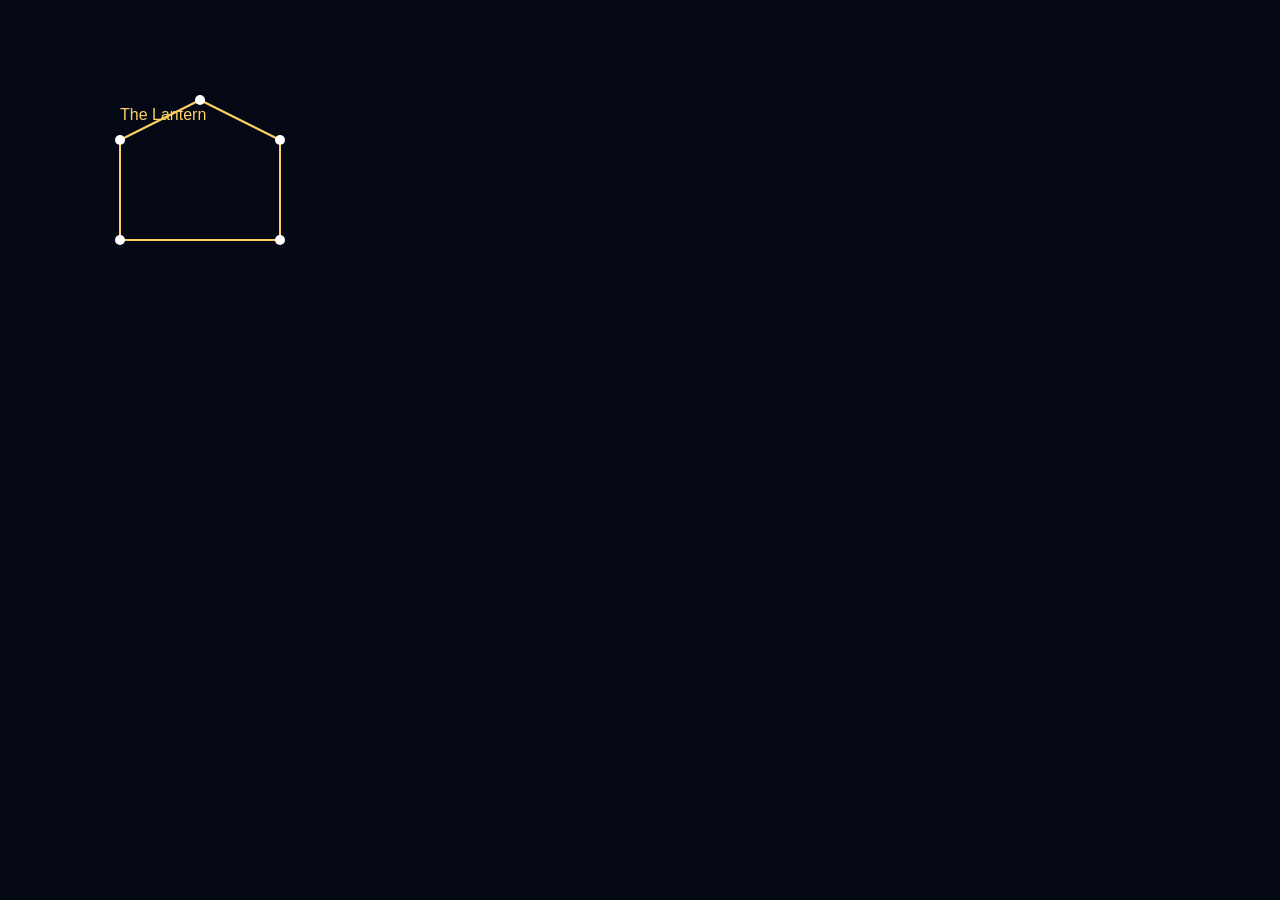
==== index.html @ bd124850 "Rename ConstellationViewer.html to index.html" ====
<!DOCTYPE html>
<html>
<head>
<meta charset="UTF-8">
<title>Constellation Viewer</title>
<style>
body{
    margin:0;
    background:#050815;
    color:white;
    font-family:sans-serif;
}

canvas{
    display:block;
    width:100vw;
    height:100vh;
}
</style>
</head>
<body>

<canvas id="sky"></canvas>

<script>

const data = {
  constellations: [
    {
      name:"The Lantern",
      color:"#ffd166",
      stars:[
        {id:"A",x:120,y:140},
        {id:"B",x:200,y:100},
        {id:"C",x:280,y:140},
        {id:"D",x:280,y:240},
        {id:"E",x:120,y:240}
      ],
      connections:[
        ["A","B"],
        ["B","C"],
        ["C","D"],
        ["D","E"],
        ["E","A"]
      ]
    }
  ]
};

const canvas = document.getElementById("sky");
const ctx = canvas.getContext("2d");

function resize(){
    canvas.width = window.innerWidth;
    canvas.height = window.innerHeight;
    draw();
}

window.addEventListener("resize",resize);

function draw(){

    ctx.fillStyle="#050815";
    ctx.fillRect(0,0,canvas.width,canvas.height);

    for(const c of data.constellations){

        const lookup={};

        for(const star of c.stars){
            lookup[star.id]=star;
        }

        ctx.strokeStyle=c.color;
        ctx.lineWidth=2;

        for(const [a,b] of c.connections){

            const s1=lookup[a];
            const s2=lookup[b];

            ctx.beginPath();
            ctx.moveTo(s1.x,s1.y);
            ctx.lineTo(s2.x,s2.y);
            ctx.stroke();
        }

        for(const star of c.stars){

            ctx.fillStyle="white";

            ctx.beginPath();
            ctx.arc(star.x,star.y,5,0,Math.PI*2);
            ctx.fill();
        }

        ctx.fillStyle=c.color;
        ctx.font="16px sans-serif";
        ctx.fillText(c.name,c.stars[0].x,c.stars[0].y-20);
    }
}

resize();

</script>
</body>
</html>
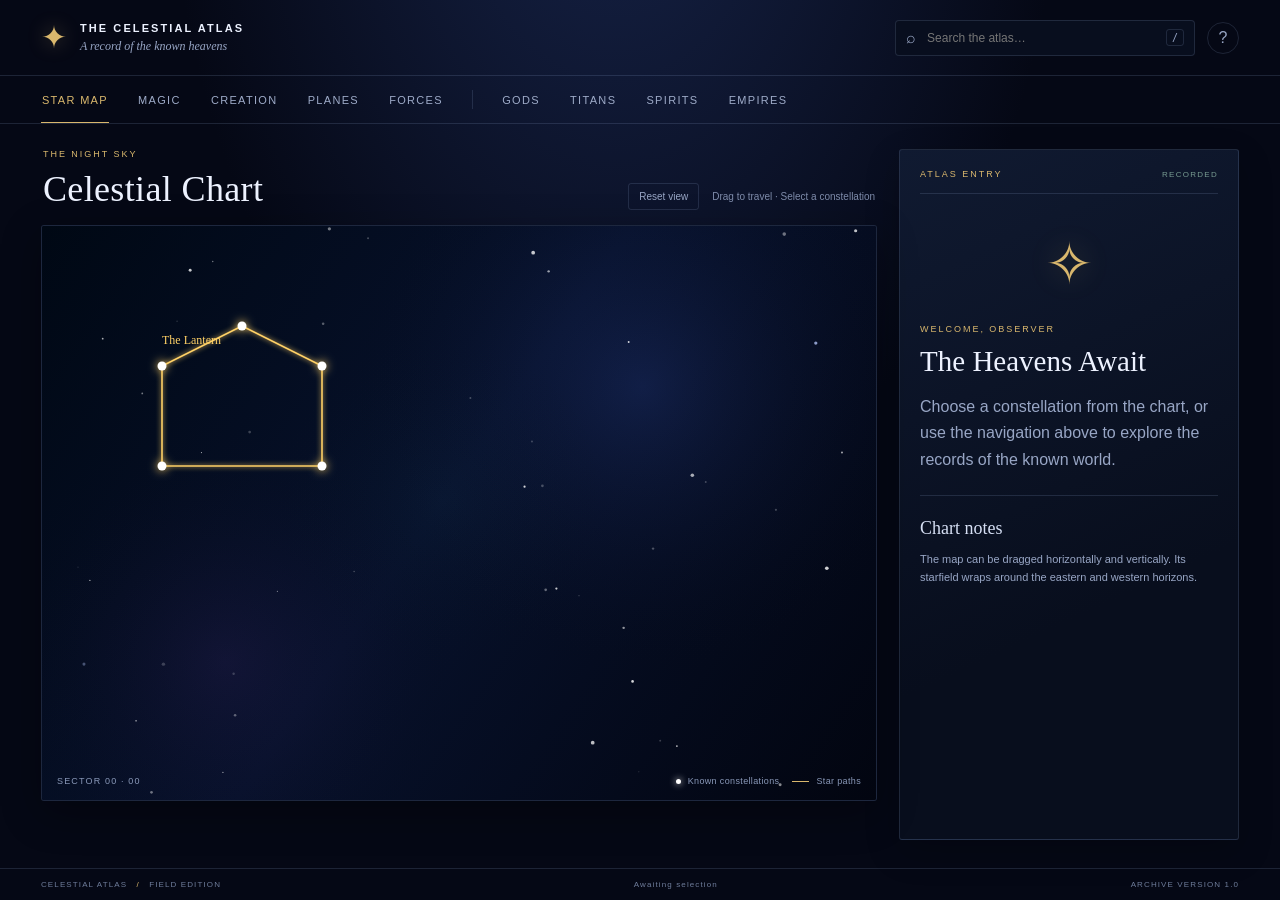
==== commit 65e29b0b: "MASS LETS GO" ====
--- a/index.html
+++ b/index.html
@@ -1,107 +1,102 @@
-<!DOCTYPE html>
-<html>
+<!doctype html>
+<html lang="en">
 <head>
-<meta charset="UTF-8">
-<title>Constellation Viewer</title>
-<style>
-body{
-    margin:0;
-    background:#050815;
-    color:white;
-    font-family:sans-serif;
-}
-
-canvas{
-    display:block;
-    width:100vw;
-    height:100vh;
-}
-</style>
+  <meta charset="UTF-8">
+  <meta name="viewport" content="width=device-width, initial-scale=1">
+  <meta name="theme-color" content="#050815">
+  <title>Star Map Atlas</title>
+  <link rel="stylesheet" href="css/atlas.css">
 </head>
 <body>
+  <div class="app-shell">
+    <header class="topbar">
+      <a class="brand" href="#" data-view="map" aria-label="Star Map Atlas home">
+        <span class="brand-mark">✦</span>
+        <span><strong>THE CELESTIAL ATLAS</strong><small>A record of the known heavens</small></span>
+      </a>
+      <div class="top-actions">
+        <label class="search-wrap">
+          <span aria-hidden="true">⌕</span>
+          <input id="searchInput" type="search" placeholder="Search the atlas…" autocomplete="off">
+          <kbd>/</kbd>
+        </label>
+        <button class="icon-button" id="helpButton" type="button" title="Controls" aria-label="Show controls">?</button>
+      </div>
+    </header>
 
-<canvas id="sky"></canvas>
+    <nav class="primary-nav" aria-label="Atlas sections">
+      <button class="nav-link active" data-view="map">Star Map</button>
+      <button class="nav-link" data-view="magic">Magic</button>
+      <button class="nav-link" data-view="creation">Creation</button>
+      <button class="nav-link" data-view="planes">Planes</button>
+      <button class="nav-link" data-view="forces">Forces</button>
+      <span class="nav-divider"></span>
+      <button class="nav-link" data-view="gods">Gods</button>
+      <button class="nav-link" data-view="titans">Titans</button>
+      <button class="nav-link" data-view="spirits">Spirits</button>
+      <button class="nav-link" data-view="empires">Empires</button>
+    </nav>
 
-<script>
+    <main class="main-layout">
+      <section class="map-section" id="mapSection" aria-label="Interactive star map">
+        <div class="map-heading">
+          <div>
+            <p class="eyebrow">THE NIGHT SKY</p>
+            <h1>Celestial Chart</h1>
+          </div>
+          <div class="map-tools">
+            <button id="resetView" class="subtle-button" type="button">Reset view</button>
+            <span class="map-hint">Drag to travel · Select a constellation</span>
+          </div>
+        </div>
+        <div class="canvas-wrap">
+          <canvas id="sky" aria-label="Star map. Drag to pan and click a constellation to inspect it."></canvas>
+          <div class="map-coordinates" id="coordinates">SECTOR 00 · 00</div>
+          <div class="map-legend"><span class="legend-dot"></span> Known constellations <span class="legend-line"></span> Star paths</div>
+        </div>
+        <div class="mobile-selection" id="mobileSelection">Select a constellation to view its record.</div>
+      </section>
 
-const data = {
-  constellations: [
-    {
-      name:"The Lantern",
-      color:"#ffd166",
-      stars:[
-        {id:"A",x:120,y:140},
-        {id:"B",x:200,y:100},
-        {id:"C",x:280,y:140},
-        {id:"D",x:280,y:240},
-        {id:"E",x:120,y:240}
-      ],
-      connections:[
-        ["A","B"],
-        ["B","C"],
-        ["C","D"],
-        ["D","E"],
-        ["E","A"]
-      ]
-    }
-  ]
-};
+      <aside class="detail-panel" id="detailPanel" aria-live="polite">
+        <div class="panel-topline"><span class="eyebrow">ATLAS ENTRY</span><span class="record-status">RECORDED</span></div>
+        <div id="detailContent">
+          <div class="empty-emblem">✧</div>
+          <p class="eyebrow">WELCOME, OBSERVER</p>
+          <h2>The Heavens Await</h2>
+          <p class="muted">Choose a constellation from the chart, or use the navigation above to explore the records of the known world.</p>
+          <div class="panel-rule"></div>
+          <h3>Chart notes</h3>
+          <p class="small muted">The map can be dragged horizontally and vertically. Its starfield wraps around the eastern and western horizons.</p>
+        </div>
+      </aside>
+    </main>
 
-const canvas = document.getElementById("sky");
-const ctx = canvas.getContext("2d");
+    <footer class="statusbar">
+      <span>CELESTIAL ATLAS <span class="status-separator">/</span> FIELD EDITION</span>
+      <span id="statusText">Awaiting selection</span>
+      <span>ARCHIVE VERSION 1.0</span>
+    </footer>
+  </div>
 
-function resize(){
-    canvas.width = window.innerWidth;
-    canvas.height = window.innerHeight;
-    draw();
-}
+  <dialog id="helpDialog" class="help-dialog">
+    <form method="dialog">
+      <button class="dialog-close" aria-label="Close">×</button>
+      <p class="eyebrow">FIELD GUIDE</p>
+      <h2>Chart controls</h2>
+      <ul>
+        <li><strong>Drag</strong> the chart to pan across the heavens.</li>
+        <li><strong>Click</strong> a named constellation to open its record.</li>
+        <li><strong>Search</strong> for a constellation or lore entry using the field above.</li>
+        <li><strong>Escape</strong> closes this guide or clears search focus.</li>
+        <li><strong>Reset view</strong> returns the chart to its starting position.</li>
+      </ul>
+      <p class="small muted">On touchscreens, drag with one finger and tap a constellation to select it.</p>
+    </form>
+  </dialog>
 
-window.addEventListener("resize",resize);
-
-function draw(){
-
-    ctx.fillStyle="#050815";
-    ctx.fillRect(0,0,canvas.width,canvas.height);
-
-    for(const c of data.constellations){
-
-        const lookup={};
-
-        for(const star of c.stars){
-            lookup[star.id]=star;
-        }
-
-        ctx.strokeStyle=c.color;
-        ctx.lineWidth=2;
-
-        for(const [a,b] of c.connections){
-
-            const s1=lookup[a];
-            const s2=lookup[b];
-
-            ctx.beginPath();
-            ctx.moveTo(s1.x,s1.y);
-            ctx.lineTo(s2.x,s2.y);
-            ctx.stroke();
-        }
-
-        for(const star of c.stars){
-
-            ctx.fillStyle="white";
-
-            ctx.beginPath();
-            ctx.arc(star.x,star.y,5,0,Math.PI*2);
-            ctx.fill();
-        }
-
-        ctx.fillStyle=c.color;
-        ctx.font="16px sans-serif";
-        ctx.fillText(c.name,c.stars[0].x,c.stars[0].y-20);
-    }
-}
-
-resize();
-
-</script>
+  <script src="data/constellations.js"></script>
+  <script src="data/lore.js"></script>
+  <script src="js/starMap.js"></script>
+  <script src="js/app.js"></script>
 </body>
 </html>
--- a/css/atlas.css
+++ b/css/atlas.css
@@ -0,0 +1,108 @@
+:root {
+  color-scheme: dark;
+  --bg: #050815;
+  --panel: #0b1123;
+  --panel-2: #101a31;
+  --line: rgba(154, 177, 224, .16);
+  --text: #edf2ff;
+  --muted: #98a6c5;
+  --gold: #d9b76d;
+  --blue: #8aa9e8;
+  --serif: Georgia, "Times New Roman", serif;
+}
+* { box-sizing: border-box; }
+html, body { margin: 0; min-height: 100%; background: var(--bg); color: var(--text); }
+body { font-family: Inter, "Segoe UI", sans-serif; }
+button, input { font: inherit; }
+button { color: inherit; }
+.app-shell { min-height: 100vh; display: flex; flex-direction: column; background: radial-gradient(ellipse at 48% -25%, #17244a 0, transparent 48%), var(--bg); }
+.topbar { height: 76px; padding: 0 3.2vw; display: flex; align-items: center; justify-content: space-between; border-bottom: 1px solid var(--line); }
+.brand { display: flex; align-items: center; gap: 13px; color: var(--text); text-decoration: none; }
+.brand-mark { color: var(--gold); font-size: 31px; text-shadow: 0 0 20px #d9b76d66; }
+.brand strong { display: block; letter-spacing: .19em; font-size: 11px; font-weight: 650; }
+.brand small { display: block; margin-top: 5px; color: var(--muted); font-family: var(--serif); font-style: italic; font-size: 12px; }
+.top-actions { display: flex; align-items: center; gap: 12px; }
+.search-wrap { width: min(300px, 34vw); height: 36px; display: flex; align-items: center; gap: 9px; padding: 0 10px; border: 1px solid var(--line); border-radius: 4px; background: #080e1e; color: var(--muted); }
+.search-wrap input { width: 100%; min-width: 0; border: 0; outline: 0; background: transparent; color: var(--text); font-size: 12px; }
+.search-wrap kbd { padding: 2px 5px; border: 1px solid var(--line); border-radius: 3px; font-size: 10px; }
+.icon-button, .subtle-button { border: 1px solid var(--line); background: transparent; color: var(--muted); cursor: pointer; }
+.icon-button { width: 32px; height: 32px; border-radius: 50%; }
+.icon-button:hover, .subtle-button:hover { border-color: #d9b76d88; color: var(--gold); }
+.primary-nav { min-height: 48px; padding: 0 3.2vw; display: flex; align-items: stretch; gap: clamp(12px, 2.2vw, 30px); border-bottom: 1px solid var(--line); overflow-x: auto; scrollbar-width: thin; }
+.nav-link { position: relative; flex: 0 0 auto; padding: 0 1px; border: 0; background: transparent; color: #9eabc8; font-size: 11px; letter-spacing: .12em; text-transform: uppercase; cursor: pointer; }
+.nav-link:hover, .nav-link.active { color: var(--gold); }
+.nav-link.active::after { position: absolute; right: 0; bottom: -1px; left: 0; height: 2px; background: var(--gold); content: ""; }
+.nav-divider { width: 1px; height: 19px; align-self: center; background: var(--line); flex: 0 0 auto; }
+.main-layout { width: 100%; max-width: 1800px; flex: 1; min-height: 0; margin: 0 auto; padding: 25px 3.2vw 28px; display: grid; grid-template-columns: minmax(0, 1fr) minmax(280px, 340px); gap: 22px; }
+.map-section { min-width: 0; display: flex; flex-direction: column; }
+.main-layout.lore-mode { grid-template-columns: minmax(0, 1fr); }
+.main-layout.lore-mode .detail-panel { grid-column: 1; width: 100%; max-width: 1050px; justify-self: center; padding: clamp(22px, 4vw, 48px); }
+.main-layout.lore-mode #detailContent { max-width: 850px; margin: 0 auto; }
+.map-heading { display: flex; align-items: end; justify-content: space-between; gap: 20px; padding: 0 2px 15px; }
+.eyebrow { margin: 0 0 9px; color: var(--gold); font-size: 9px; letter-spacing: .22em; text-transform: uppercase; }
+h1, h2, h3 { font-family: var(--serif); font-weight: 400; }
+h1 { margin: 0; font-size: clamp(25px, 3vw, 36px); letter-spacing: .01em; }
+.map-tools { display: flex; align-items: center; gap: 13px; }
+.subtle-button { padding: 7px 10px; border-radius: 3px; font-size: 10px; }
+.map-hint { color: #7f8cab; font-size: 10px; }
+.canvas-wrap { position: relative; min-height: 420px; height: clamp(420px, 64vh, 760px); overflow: hidden; border: 1px solid rgba(137, 163, 220, .2); border-radius: 3px; background: #030817; box-shadow: inset 0 0 70px #000a20, 0 12px 40px #0005; }
+canvas { display: block; width: 100%; height: 100%; cursor: grab; touch-action: none; }
+canvas:active { cursor: grabbing; }
+.map-coordinates, .map-legend { position: absolute; bottom: 14px; color: #8998b8; font-size: 9px; letter-spacing: .13em; pointer-events: none; }
+.map-coordinates { left: 15px; }
+.map-legend { right: 15px; display: flex; align-items: center; gap: 7px; letter-spacing: .04em; }
+.legend-dot { width: 5px; height: 5px; border-radius: 50%; background: #fff; box-shadow: 0 0 7px #fff; }
+.legend-line { width: 17px; height: 1px; margin-left: 6px; background: var(--gold); }
+.detail-panel { min-width: 0; align-self: stretch; padding: 19px 20px; border: 1px solid var(--line); border-radius: 3px; background: linear-gradient(155deg, #101a31, #080e1d 65%); box-shadow: 0 12px 35px #0003; }
+.panel-topline { display: flex; justify-content: space-between; align-items: center; padding-bottom: 14px; border-bottom: 1px solid var(--line); }
+.panel-topline .eyebrow { margin: 0; }
+.record-status { color: #779b91; font-size: 8px; letter-spacing: .16em; }
+#detailContent { padding-top: 20px; }
+.empty-emblem { margin: 16px 0 24px; color: #d9b76d; font-family: var(--serif); font-size: 58px; text-align: center; text-shadow: 0 0 30px #d9b76d55; }
+#detailContent h2 { margin: 0 0 12px; font-size: 29px; line-height: 1.1; }
+#detailContent h3 { margin: 22px 0 8px; color: #d6dff4; font-size: 18px; }
+#detailContent p { line-height: 1.65; }
+.muted { color: var(--muted); }
+.small { font-size: 11px; }
+.panel-rule { height: 1px; margin: 22px 0; background: var(--line); }
+.entry-meta { display: grid; grid-template-columns: 1fr 1fr; gap: 9px; margin: 18px 0; }
+.meta-cell { padding: 10px; border: 1px solid var(--line); background: #080f20; }
+.meta-cell span { display: block; margin-bottom: 5px; color: #8392b1; font-size: 8px; letter-spacing: .13em; text-transform: uppercase; }
+.meta-cell strong { color: #e4eaf8; font-size: 11px; font-weight: 500; }
+.entry-list { padding-left: 17px; color: var(--muted); font-size: 12px; line-height: 1.8; }
+.entry-tag { display: inline-block; margin: 4px 5px 0 0; padding: 5px 7px; border: 1px solid var(--line); border-radius: 2px; color: #b7c5e3; font-size: 9px; }
+.mobile-selection { display: none; }
+.statusbar { min-height: 32px; padding: 0 3.2vw; display: flex; align-items: center; justify-content: space-between; border-top: 1px solid var(--line); color: #6f7d9b; font-size: 8px; letter-spacing: .14em; }
+.status-separator { padding: 0 6px; color: var(--gold); }
+.help-dialog { width: min(440px, calc(100% - 30px)); padding: 26px; border: 1px solid #58698f; border-radius: 4px; background: #0b1327; color: var(--text); box-shadow: 0 20px 80px #000b; }
+.help-dialog::backdrop { background: #02040bc9; backdrop-filter: blur(4px); }
+.help-dialog h2 { margin: 0 0 14px; font-size: 28px; }
+.help-dialog li { margin: 10px 0; color: var(--muted); font-size: 12px; line-height: 1.55; }
+.help-dialog li strong { color: var(--text); }
+.dialog-close { float: right; border: 0; background: transparent; color: var(--muted); font-size: 25px; cursor: pointer; }
+.result-item { display: block; width: 100%; margin: 8px 0; padding: 10px; border: 1px solid var(--line); background: #0a1327; color: var(--text); text-align: left; cursor: pointer; }
+.result-item:hover { border-color: #d9b76d88; }
+.result-item small { display: block; margin-top: 4px; color: var(--muted); }
+@media (max-width: 850px) {
+  .main-layout { grid-template-columns: minmax(0, 1fr); }
+  .detail-panel { min-height: 230px; }
+  .canvas-wrap { height: 58vh; min-height: 360px; }
+}
+@media (max-width: 560px) {
+  .topbar { height: auto; min-height: 70px; padding: 12px 16px; gap: 10px; }
+  .brand strong { font-size: 9px; }
+  .brand small { font-size: 10px; }
+  .search-wrap { width: 38px; padding: 0 9px; }
+  .search-wrap:focus-within { position: absolute; z-index: 5; right: 55px; width: calc(100vw - 80px); background: #080e1e; }
+  .search-wrap input:not(:focus) { width: 0; }
+  .search-wrap kbd { display: none; }
+  .primary-nav { padding: 0 16px; gap: 19px; min-height: 43px; }
+  .nav-link { font-size: 9px; }
+  .main-layout { padding: 18px 14px 22px; gap: 14px; }
+  .map-heading { align-items: start; flex-direction: column; gap: 10px; }
+  .map-tools { width: 100%; justify-content: space-between; }
+  .map-hint { font-size: 9px; }
+  .canvas-wrap { height: 54vh; min-height: 330px; }
+  .detail-panel { padding: 16px; }
+  .statusbar { padding: 8px 14px; gap: 8px; flex-wrap: wrap; font-size: 7px; }
+}
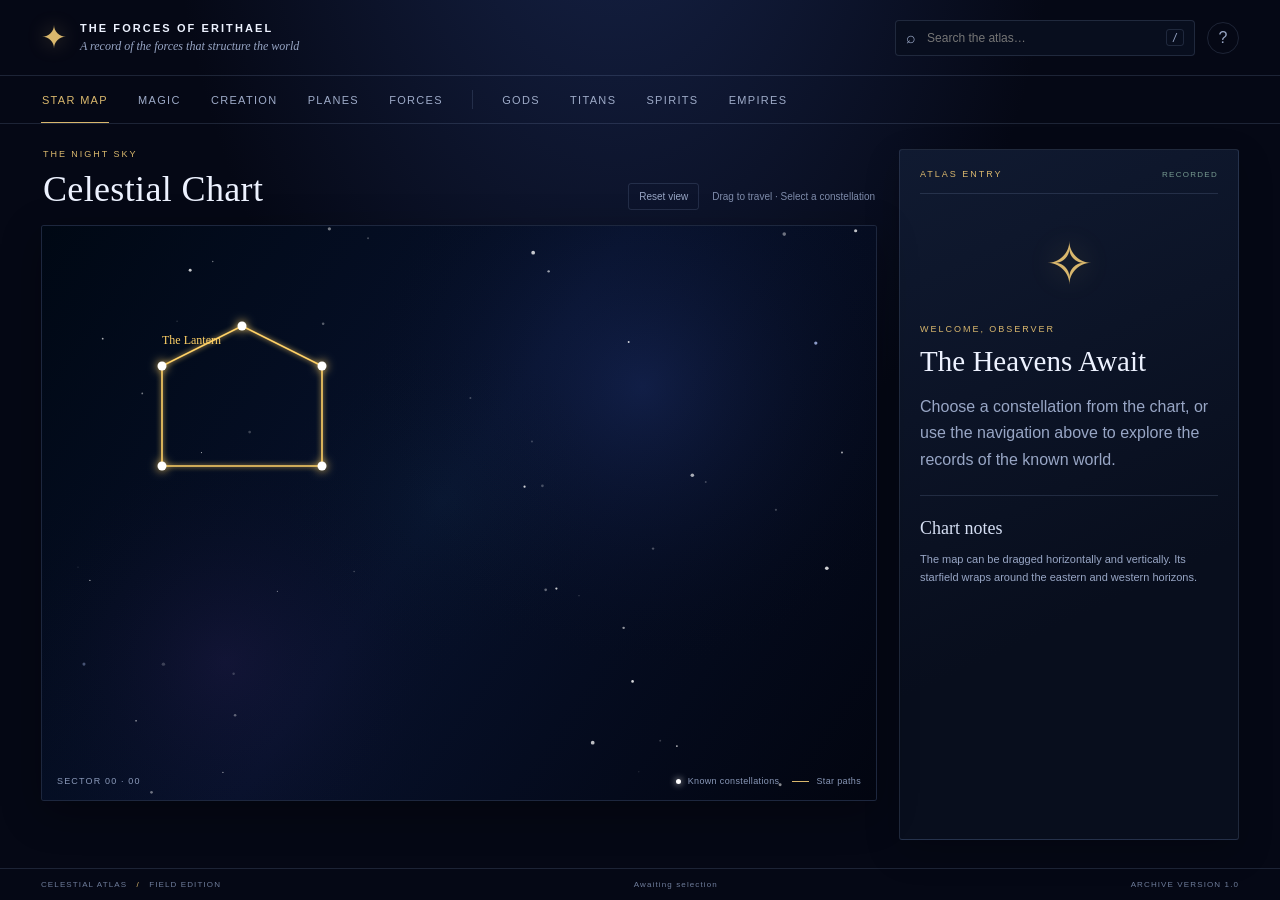
==== commit 26fe128a: "Update index.html" ====
--- a/index.html
+++ b/index.html
@@ -12,7 +12,7 @@
     <header class="topbar">
       <a class="brand" href="#" data-view="map" aria-label="Star Map Atlas home">
         <span class="brand-mark">✦</span>
-        <span><strong>THE CELESTIAL ATLAS</strong><small>A record of the known heavens</small></span>
+        <span><strong>THE  FORCES  OF  ERITHAEL</strong><small>A record of the forces that structure the world</small></span>
       </a>
       <div class="top-actions">
         <label class="search-wrap">
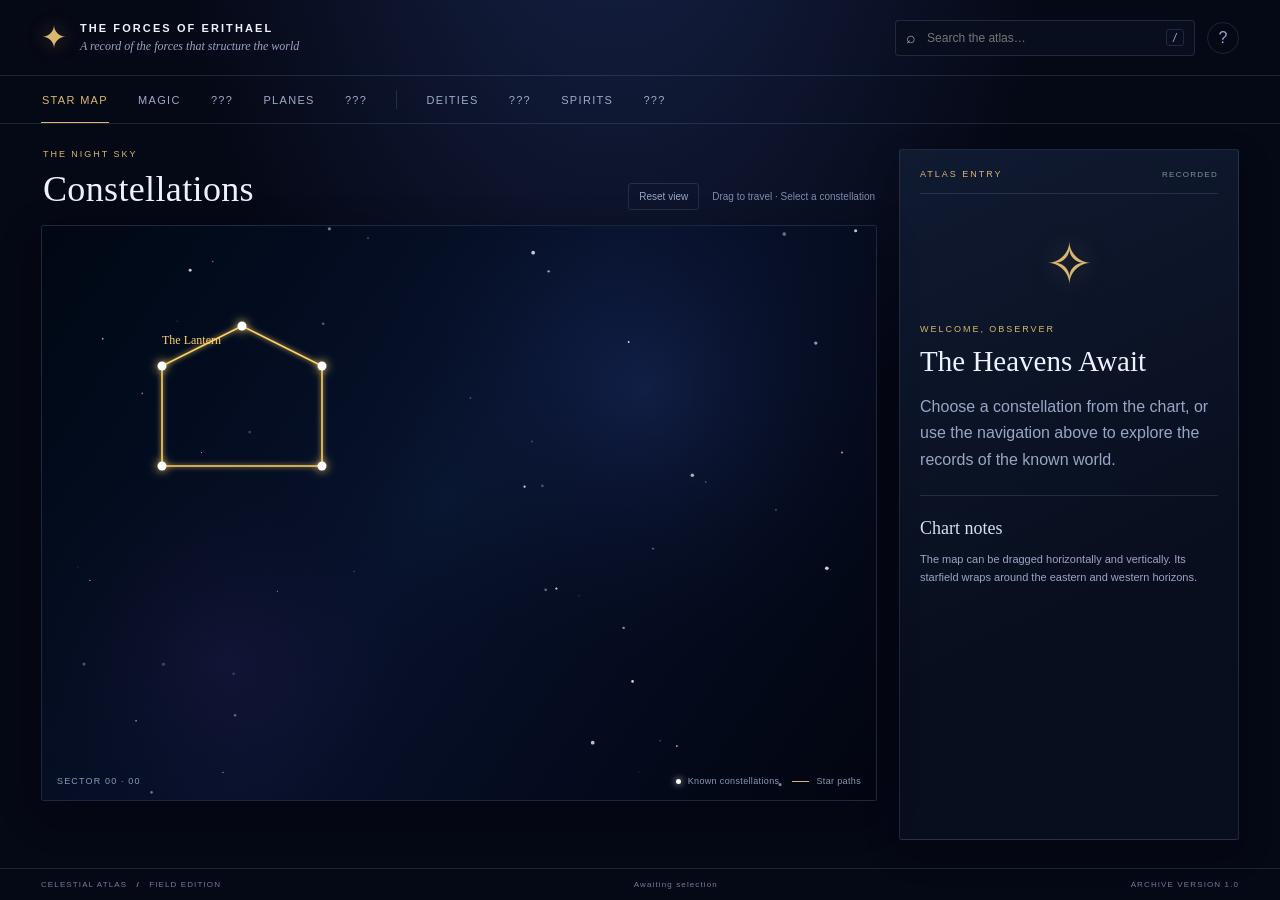
==== commit 81584ab2: "Update index.html" ====
--- a/index.html
+++ b/index.html
@@ -27,14 +27,14 @@
     <nav class="primary-nav" aria-label="Atlas sections">
       <button class="nav-link active" data-view="map">Star Map</button>
       <button class="nav-link" data-view="magic">Magic</button>
-      <button class="nav-link" data-view="creation">Creation</button>
+      <button class="nav-link" data-view="creation">???</button>
       <button class="nav-link" data-view="planes">Planes</button>
-      <button class="nav-link" data-view="forces">Forces</button>
+      <button class="nav-link" data-view="forces">???</button>
       <span class="nav-divider"></span>
-      <button class="nav-link" data-view="gods">Gods</button>
-      <button class="nav-link" data-view="titans">Titans</button>
+      <button class="nav-link" data-view="gods">Deities</button>
+      <button class="nav-link" data-view="titans">???</button>
       <button class="nav-link" data-view="spirits">Spirits</button>
-      <button class="nav-link" data-view="empires">Empires</button>
+      <button class="nav-link" data-view="empires">???</button>
     </nav>
 
     <main class="main-layout">
@@ -42,7 +42,7 @@
         <div class="map-heading">
           <div>
             <p class="eyebrow">THE NIGHT SKY</p>
-            <h1>Celestial Chart</h1>
+            <h1>Constellations</h1>
           </div>
           <div class="map-tools">
             <button id="resetView" class="subtle-button" type="button">Reset view</button>
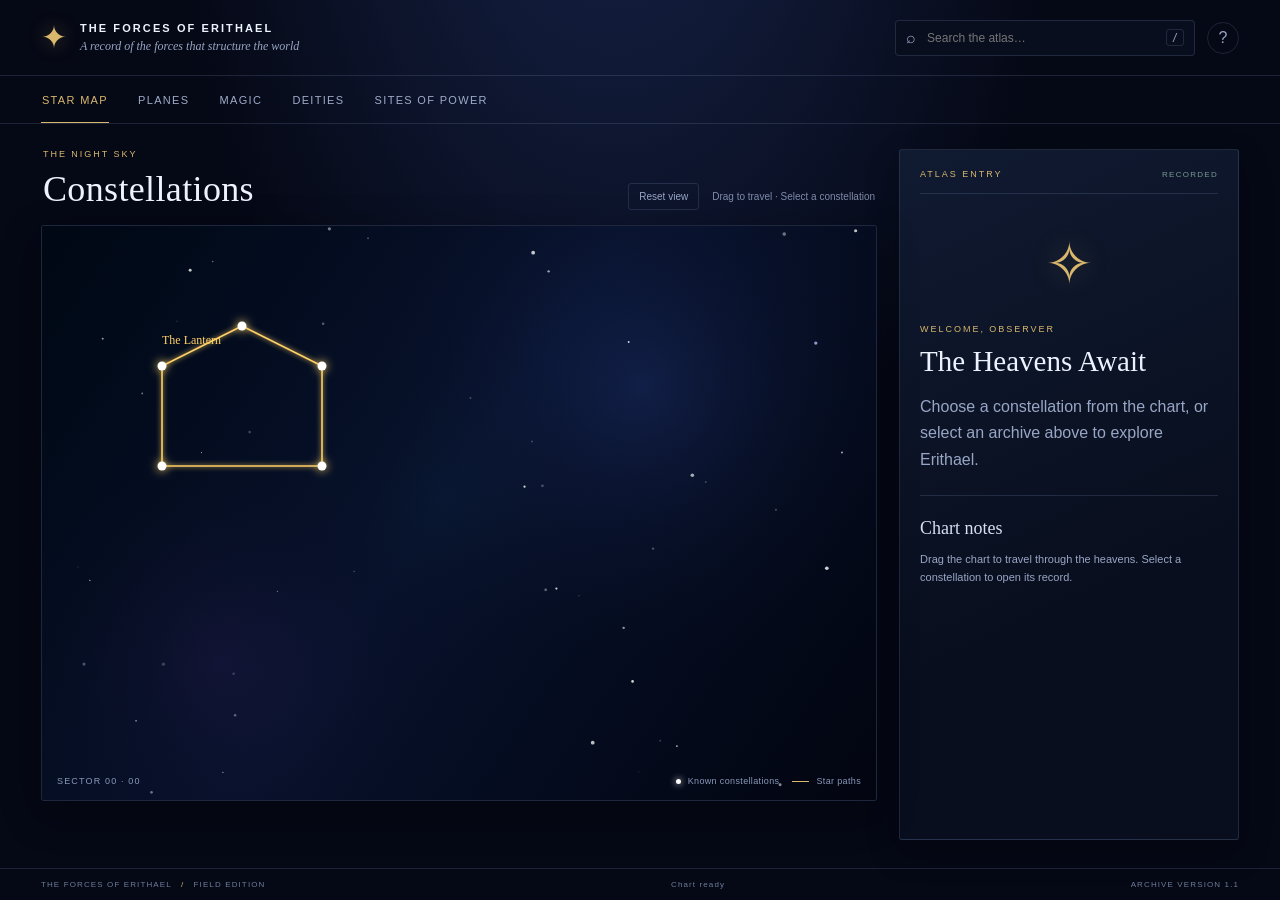
==== commit 1ae30a99: "Add files via upload" ====
--- a/index.html
+++ b/index.html
@@ -4,15 +4,15 @@
   <meta charset="UTF-8">
   <meta name="viewport" content="width=device-width, initial-scale=1">
   <meta name="theme-color" content="#050815">
-  <title>Star Map Atlas</title>
+  <title>The Forces of Erithael</title>
   <link rel="stylesheet" href="css/atlas.css">
 </head>
 <body>
   <div class="app-shell">
     <header class="topbar">
-      <a class="brand" href="#" data-view="map" aria-label="Star Map Atlas home">
+      <a class="brand" href="#" data-view="map" aria-label="The Forces of Erithael home">
         <span class="brand-mark">✦</span>
-        <span><strong>THE  FORCES  OF  ERITHAEL</strong><small>A record of the forces that structure the world</small></span>
+        <span><strong>THE FORCES OF ERITHAEL</strong><small>A record of the forces that structure the world</small></span>
       </a>
       <div class="top-actions">
         <label class="search-wrap">
@@ -26,18 +26,13 @@
 
     <nav class="primary-nav" aria-label="Atlas sections">
       <button class="nav-link active" data-view="map">Star Map</button>
+      <button class="nav-link" data-view="planes">Planes</button>
       <button class="nav-link" data-view="magic">Magic</button>
-      <button class="nav-link" data-view="creation">???</button>
-      <button class="nav-link" data-view="planes">Planes</button>
-      <button class="nav-link" data-view="forces">???</button>
-      <span class="nav-divider"></span>
       <button class="nav-link" data-view="gods">Deities</button>
-      <button class="nav-link" data-view="titans">???</button>
-      <button class="nav-link" data-view="spirits">Spirits</button>
-      <button class="nav-link" data-view="empires">???</button>
+      <button class="nav-link" data-view="sites">Sites of Power</button>
     </nav>
 
-    <main class="main-layout">
+    <main class="main-layout" id="mainLayout">
       <section class="map-section" id="mapSection" aria-label="Interactive star map">
         <div class="map-heading">
           <div>
@@ -63,18 +58,18 @@
           <div class="empty-emblem">✧</div>
           <p class="eyebrow">WELCOME, OBSERVER</p>
           <h2>The Heavens Await</h2>
-          <p class="muted">Choose a constellation from the chart, or use the navigation above to explore the records of the known world.</p>
+          <p class="muted">Choose a constellation from the chart, or select an archive above to explore Erithael.</p>
           <div class="panel-rule"></div>
           <h3>Chart notes</h3>
-          <p class="small muted">The map can be dragged horizontally and vertically. Its starfield wraps around the eastern and western horizons.</p>
+          <p class="small muted">Drag the chart to travel through the heavens. Select a constellation to open its record.</p>
         </div>
       </aside>
     </main>
 
     <footer class="statusbar">
-      <span>CELESTIAL ATLAS <span class="status-separator">/</span> FIELD EDITION</span>
+      <span>THE FORCES OF ERITHAEL <span class="status-separator">/</span> FIELD EDITION</span>
       <span id="statusText">Awaiting selection</span>
-      <span>ARCHIVE VERSION 1.0</span>
+      <span>ARCHIVE VERSION 1.1</span>
     </footer>
   </div>
 
@@ -82,15 +77,15 @@
     <form method="dialog">
       <button class="dialog-close" aria-label="Close">×</button>
       <p class="eyebrow">FIELD GUIDE</p>
-      <h2>Chart controls</h2>
+      <h2>Atlas controls</h2>
       <ul>
-        <li><strong>Drag</strong> the chart to pan across the heavens.</li>
-        <li><strong>Click</strong> a named constellation to open its record.</li>
-        <li><strong>Search</strong> for a constellation or lore entry using the field above.</li>
-        <li><strong>Escape</strong> closes this guide or clears search focus.</li>
-        <li><strong>Reset view</strong> returns the chart to its starting position.</li>
+        <li><strong>Star Map:</strong> drag the chart to pan across the heavens.</li>
+        <li><strong>Select:</strong> click a named constellation to open its record.</li>
+        <li><strong>Search:</strong> find a constellation or an entry in the lore archives.</li>
+        <li><strong>Escape:</strong> closes this guide or clears search focus.</li>
+        <li><strong>Reset view:</strong> returns the star map to its starting position.</li>
       </ul>
-      <p class="small muted">On touchscreens, drag with one finger and tap a constellation to select it.</p>
+      <p class="small muted">The star map appears only in the Star Map section.</p>
     </form>
   </dialog>
 
